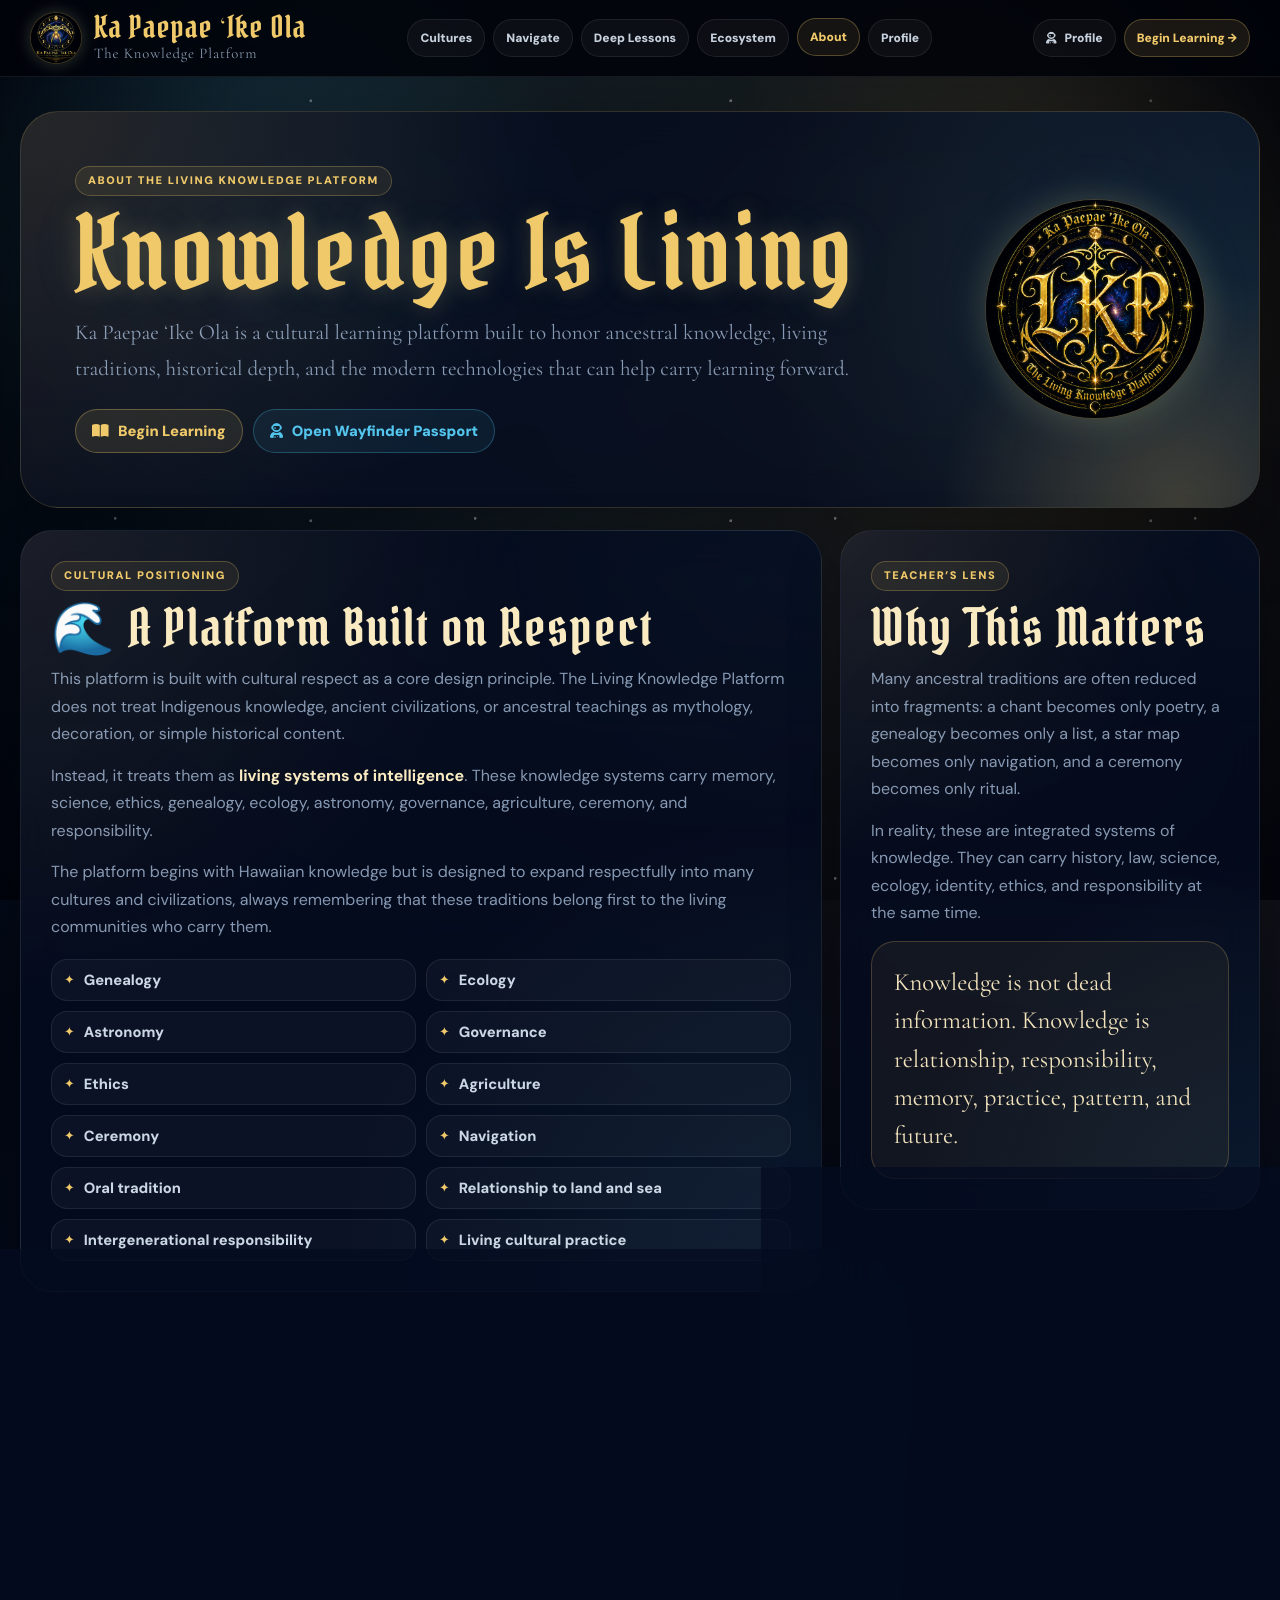
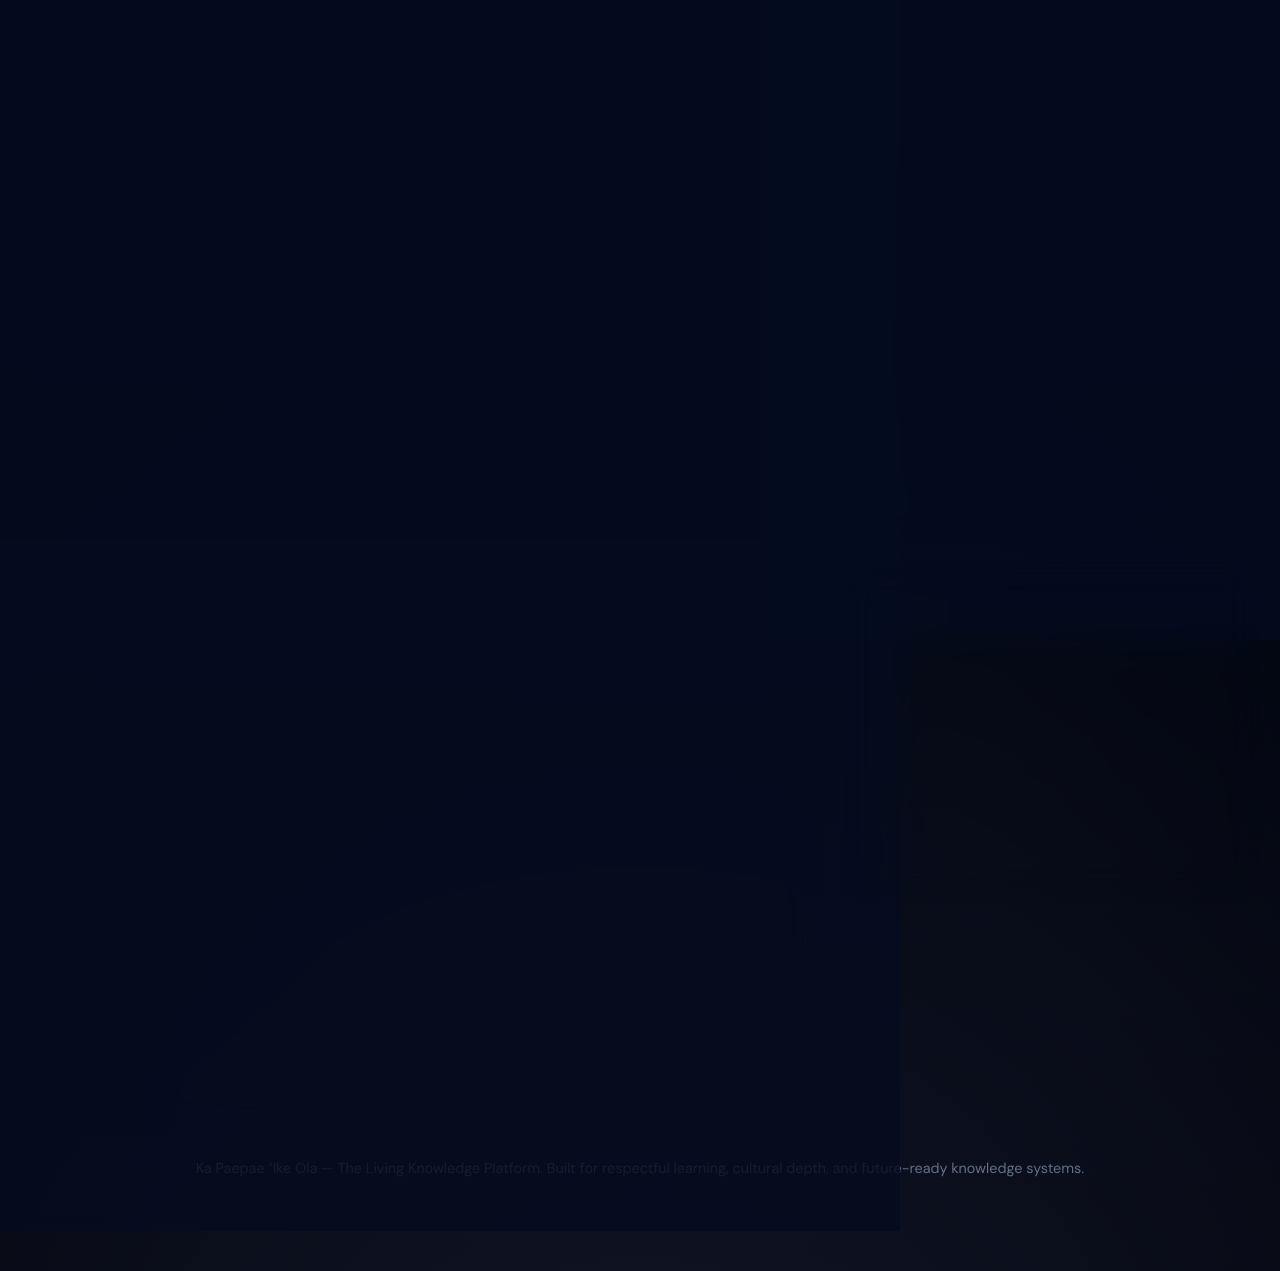
==== about.html @ e65e227d "adding an about page" ====
<!DOCTYPE html>
<html lang="en">
<head>
  <meta charset="UTF-8" />
  <meta
    name="viewport"
    content="width=device-width, initial-scale=1.0, viewport-fit=cover"
  />

  <title>About | Ka Paepae ʻIke Ola</title>

  <meta
    name="description"
    content="Learn about Ka Paepae ʻIke Ola — The Living Knowledge Platform, a cultural learning system built around living knowledge, ancestral intelligence, modern technology, and future XRPL-ready learning records."
  />

  <meta name="theme-color" content="#070b14" />
  <meta name="robots" content="index, follow" />

  <meta property="og:title" content="About Ka Paepae ʻIke Ola" />
  <meta
    property="og:description"
    content="The Living Knowledge Platform honors Indigenous, ancestral, and ancient knowledge systems as living intelligence connected to education, culture, technology, and future learning records."
  />
  <meta property="og:type" content="website" />
  <meta property="og:image" content="LKP/assets/images/LKP-2.png" />

  <link rel="icon" type="image/png" href="LKP/assets/images/LKP-2.png" />
  <link rel="apple-touch-icon" href="LKP/assets/images/LKP-2.png" />

  <link rel="preconnect" href="https://fonts.googleapis.com" />
  <link rel="preconnect" href="https://fonts.gstatic.com" crossorigin />

  <link
    href="https://fonts.googleapis.com/css2?family=Pirata+One&family=Cormorant+Garamond:wght@400;500;600;700&family=DM+Sans:wght@400;500;700;900&display=swap"
    rel="stylesheet"
  />

  <link
    rel="stylesheet"
    href="https://cdnjs.cloudflare.com/ajax/libs/font-awesome/6.5.0/css/all.min.css"
  />

  <style>
    :root {
      --about-bg: #01030a;
      --about-deep: #050b18;
      --about-card: rgba(5, 12, 32, 0.78);
      --about-card-strong: rgba(8, 18, 45, 0.88);
      --about-border: rgba(255, 255, 255, 0.09);
      --about-border-gold: rgba(240, 201, 106, 0.26);
      --about-text: rgba(235, 245, 255, 0.96);
      --about-muted: rgba(181, 203, 231, 0.74);
      --about-faint: rgba(181, 203, 231, 0.52);
      --about-gold: #f0c96a;
      --about-cyan: #54c6ee;
      --about-emerald: #3cb371;
      --about-violet: #8fa0ff;
      --about-rust: #d98545;
      --about-orange: #ff9f43;

      --about-title: "Pirata One", "Cormorant Garamond", Georgia, serif;
      --about-serif: "Cormorant Garamond", Georgia, serif;
      --about-body: "DM Sans", system-ui, -apple-system, BlinkMacSystemFont, "Segoe UI", sans-serif;

      --about-radius-lg: 32px;
      --about-radius-md: 22px;
      --about-shadow: 0 24px 80px rgba(0, 0, 0, 0.38);
    }

    *,
    *::before,
    *::after {
      box-sizing: border-box;
    }

    html {
      min-height: 100%;
      scroll-behavior: smooth;
      background: var(--about-bg);
    }

    body {
      margin: 0;
      min-height: 100vh;
      overflow-x: hidden;
      color: var(--about-text);
      font-family: var(--about-body);
      background:
        radial-gradient(circle at 18% 0%, rgba(84, 198, 238, 0.16), transparent 34%),
        radial-gradient(circle at 86% 10%, rgba(240, 201, 106, 0.14), transparent 36%),
        radial-gradient(circle at 50% 110%, rgba(143, 160, 255, 0.12), transparent 38%),
        linear-gradient(180deg, #01030a 0%, #030817 48%, #01030a 100%);
      -webkit-font-smoothing: antialiased;
      text-rendering: geometricPrecision;
    }

    body::before {
      content: "";
      position: fixed;
      inset: 0;
      z-index: 0;
      pointer-events: none;
      background-image:
        radial-gradient(circle at 15% 18%, rgba(255,255,255,0.92) 0 1px, transparent 1.7px),
        radial-gradient(circle at 32% 44%, rgba(255,255,255,0.78) 0 1px, transparent 1.7px),
        radial-gradient(circle at 74% 24%, rgba(255,255,255,0.72) 0 1.1px, transparent 1.8px),
        radial-gradient(circle at 58% 60%, rgba(255,255,255,0.44) 0 1px, transparent 1.8px),
        radial-gradient(circle at 80% 74%, rgba(255,255,255,0.34) 0 1px, transparent 1.7px);
      background-size: 320px 320px, 360px 360px, 420px 420px, 460px 460px, 520px 520px;
      opacity: 0.7;
    }

    body::after {
      content: "";
      position: fixed;
      inset: 0;
      z-index: 0;
      pointer-events: none;
      background:
        radial-gradient(circle at 20% 24%, rgba(84, 198, 238, 0.12), transparent 26%),
        radial-gradient(circle at 78% 32%, rgba(240, 201, 106, 0.11), transparent 28%),
        radial-gradient(circle at center, transparent 0%, rgba(1, 3, 10, 0.34) 68%, rgba(1, 3, 10, 0.84) 100%);
    }

    a {
      color: inherit;
      text-decoration: none;
    }

    img {
      max-width: 100%;
      display: block;
    }

    button {
      font: inherit;
    }

    .about-page {
      position: relative;
      z-index: 2;
    }

    /* NAV */

    .lkp-nav {
      position: sticky;
      top: 0;
      z-index: 50;
      min-height: 76px;
      display: flex;
      align-items: center;
      justify-content: space-between;
      gap: 18px;
      padding: 12px clamp(14px, 3vw, 30px);
      border-bottom: 1px solid rgba(255, 255, 255, 0.08);
      background: rgba(1, 3, 10, 0.86);
      backdrop-filter: blur(18px);
      -webkit-backdrop-filter: blur(18px);
    }

    .lkp-nav__brand {
      min-width: 0;
      display: inline-flex;
      align-items: center;
      gap: 12px;
    }

    .lkp-nav__brand-logo,
    .lkp-nav__brand-glyph-fallback {
      width: 52px;
      height: 52px;
      flex: 0 0 auto;
      display: grid;
      place-items: center;
      overflow: hidden;
      border-radius: 50%;
      border: 1px solid rgba(240, 201, 106, 0.25);
      background: rgba(1, 3, 10, 0.46);
      box-shadow:
        0 0 16px rgba(240, 201, 106, 0.18),
        0 0 24px rgba(84, 198, 238, 0.10);
    }

    .lkp-nav__brand-logo {
      object-fit: cover;
    }

    .lkp-nav__brand-text {
      display: grid;
      gap: 2px;
      min-width: 0;
    }

    .lkp-nav__brand-title {
      color: var(--about-gold);
      font-family: var(--about-title);
      font-size: clamp(1.35rem, 2.4vw, 2.05rem);
      line-height: 0.95;
      letter-spacing: 0.035em;
      white-space: nowrap;
    }

    .lkp-nav__brand-sub {
      color: var(--about-muted);
      font-family: var(--about-serif);
      font-size: 0.92rem;
      letter-spacing: 0.06em;
    }

    .lkp-nav__links {
      list-style: none;
      display: flex;
      align-items: center;
      justify-content: center;
      gap: 8px;
      margin: 0;
      padding: 0;
    }

    .lkp-nav__link,
    .lkp-nav__profile-btn,
    .lkp-nav__cta {
      min-height: 38px;
      display: inline-flex;
      align-items: center;
      justify-content: center;
      gap: 7px;
      padding: 8px 12px;
      border-radius: 999px;
      border: 1px solid rgba(255,255,255,0.08);
      background: rgba(255,255,255,0.04);
      color: rgba(230, 242, 255, 0.86);
      font-size: 12px;
      font-weight: 900;
      transition:
        transform 0.18s ease,
        border-color 0.18s ease,
        background 0.18s ease,
        color 0.18s ease;
    }

    .lkp-nav__link:hover,
    .lkp-nav__profile-btn:hover,
    .lkp-nav__cta:hover,
    .lkp-nav__link.is-active {
      transform: translateY(-1px);
      border-color: rgba(240, 201, 106, 0.30);
      background: rgba(240, 201, 106, 0.08);
      color: var(--about-gold);
    }

    .lkp-nav__right {
      display: flex;
      align-items: center;
      gap: 8px;
    }

    .lkp-nav__cta {
      border-color: rgba(240, 201, 106, 0.28);
      background: rgba(240, 201, 106, 0.10);
      color: var(--about-gold);
    }

    .lkp-nav__mobile-btn {
      display: none;
      width: 42px;
      height: 42px;
      border: 1px solid rgba(255,255,255,0.10);
      border-radius: 14px;
      background: rgba(255,255,255,0.04);
      color: var(--about-text);
    }

    .lkp-nav__mobile-btn span {
      display: block;
      width: 18px;
      height: 2px;
      margin: 4px auto;
      border-radius: 999px;
      background: currentColor;
    }

    /* HERO */

    .about-shell {
      width: min(1240px, calc(100% - 32px));
      margin: 0 auto;
      padding: 34px 0 90px;
    }

    .about-hero {
      position: relative;
      overflow: hidden;
      display: grid;
      grid-template-columns: minmax(0, 1fr) auto;
      gap: 28px;
      align-items: center;
      margin-bottom: 22px;
      padding: clamp(26px, 5vw, 54px);
      border-radius: 38px;
      border: 1px solid rgba(240, 201, 106, 0.18);
      background:
        radial-gradient(circle at 0 0, rgba(240, 201, 106, 0.14), transparent 40%),
        radial-gradient(circle at 100% 42%, rgba(84, 198, 238, 0.12), transparent 40%),
        rgba(5, 12, 32, 0.74);
      box-shadow: var(--about-shadow);
      backdrop-filter: blur(18px);
      -webkit-backdrop-filter: blur(18px);
    }

    .about-hero::before {
      content: "";
      position: absolute;
      width: 520px;
      height: 520px;
      right: -180px;
      bottom: -260px;
      border-radius: 50%;
      background:
        radial-gradient(circle, rgba(240, 201, 106, 0.22), transparent 66%);
      filter: blur(4px);
      pointer-events: none;
    }

    .about-eyebrow {
      display: inline-flex;
      width: fit-content;
      align-items: center;
      gap: 8px;
      min-height: 30px;
      margin: 0 0 14px;
      padding: 6px 12px;
      border-radius: 999px;
      border: 1px solid rgba(240, 201, 106, 0.26);
      background: rgba(240, 201, 106, 0.08);
      color: var(--about-gold);
      font-size: 11px;
      font-weight: 900;
      letter-spacing: 0.14em;
      text-transform: uppercase;
    }

    .about-hero h1 {
      margin: 0;
      color: var(--about-gold);
      font-family: var(--about-title);
      font-size: clamp(3.7rem, 8vw, 7.3rem);
      font-weight: 400;
      line-height: 0.84;
      letter-spacing: 0.035em;
      text-shadow:
        0 0 22px rgba(240, 201, 106, 0.20),
        0 0 52px rgba(84, 198, 238, 0.10);
    }

    .about-hero p {
      max-width: 820px;
      margin: 20px 0 0;
      color: var(--about-muted);
      font-family: var(--about-serif);
      font-size: clamp(1.08rem, 1.8vw, 1.32rem);
      line-height: 1.68;
    }

    .about-hero__mark {
      position: relative;
      width: clamp(150px, 18vw, 220px);
      height: clamp(150px, 18vw, 220px);
      display: grid;
      place-items: center;
      border-radius: 50%;
      border: 1px solid rgba(240, 201, 106, 0.25);
      background:
        radial-gradient(circle, rgba(240, 201, 106, 0.16), transparent 60%),
        rgba(1, 3, 10, 0.40);
      box-shadow:
        0 0 32px rgba(240, 201, 106, 0.17),
        0 0 54px rgba(84, 198, 238, 0.10),
        inset 0 0 26px rgba(255,255,255,0.04);
    }

    .about-hero__mark img {
      width: 100%;
      height: 100%;
      object-fit: cover;
      border-radius: 50%;
    }

    /* MAIN SECTIONS */

    .about-grid {
      display: grid;
      grid-template-columns: minmax(0, 1.05fr) minmax(320px, 0.55fr);
      gap: 18px;
      align-items: start;
    }

    .about-stack {
      display: grid;
      gap: 18px;
    }

    .about-card {
      position: relative;
      overflow: hidden;
      padding: clamp(20px, 3vw, 30px);
      border-radius: var(--about-radius-lg);
      border: 1px solid var(--about-border);
      background:
        radial-gradient(circle at 0 0, rgba(240, 201, 106, 0.08), transparent 42%),
        radial-gradient(circle at 100% 100%, rgba(84, 198, 238, 0.08), transparent 44%),
        var(--about-card);
      box-shadow: 0 18px 52px rgba(0,0,0,0.28);
      backdrop-filter: blur(18px);
      -webkit-backdrop-filter: blur(18px);
    }

    .about-card::before {
      content: "";
      position: absolute;
      inset: 0;
      pointer-events: none;
      background:
        linear-gradient(135deg, rgba(255,255,255,0.08), transparent 34%),
        radial-gradient(circle at 100% 0%, rgba(84,198,238,0.08), transparent 32%);
      opacity: 0.34;
    }

    .about-card > * {
      position: relative;
      z-index: 1;
    }

    .about-card h2 {
      display: flex;
      align-items: center;
      gap: 10px;
      margin: 0 0 14px;
      color: rgba(255, 239, 198, 0.98);
      font-family: var(--about-title);
      font-size: clamp(2.2rem, 4vw, 3.3rem);
      font-weight: 400;
      line-height: 0.9;
      letter-spacing: 0.035em;
    }

    .about-card h3 {
      margin: 20px 0 8px;
      color: var(--about-gold);
      font-family: var(--about-serif);
      font-size: 1.42rem;
      line-height: 1.1;
    }

    .about-card p {
      margin: 0 0 14px;
      color: var(--about-muted);
      font-size: 1rem;
      line-height: 1.72;
    }

    .about-card strong {
      color: rgba(255, 239, 198, 0.98);
    }

    .about-list {
      display: grid;
      grid-template-columns: repeat(2, minmax(0, 1fr));
      gap: 10px;
      margin: 18px 0 0;
      padding: 0;
      list-style: none;
    }

    .about-list li {
      min-height: 42px;
      display: flex;
      align-items: center;
      gap: 9px;
      padding: 10px 12px;
      border-radius: 16px;
      border: 1px solid rgba(255,255,255,0.08);
      background: rgba(255,255,255,0.035);
      color: rgba(230, 242, 255, 0.88);
      font-size: 0.92rem;
      font-weight: 800;
    }

    .about-list li::before {
      content: "✦";
      color: var(--about-gold);
      font-size: 0.8rem;
    }

    .realm-grid {
      display: grid;
      gap: 12px;
      margin-top: 18px;
    }

    .realm-card {
      display: grid;
      gap: 7px;
      padding: 15px;
      border-radius: 20px;
      border: 1px solid rgba(255,255,255,0.08);
      background:
        radial-gradient(circle at 0 0, var(--realm-glow, rgba(240,201,106,0.10)), transparent 58%),
        rgba(255,255,255,0.035);
    }

    .realm-card strong {
      color: var(--realm-color, var(--about-gold));
      font-size: 1rem;
    }

    .realm-card span {
      color: var(--about-muted);
      font-size: 0.94rem;
      line-height: 1.55;
    }

    .status-grid {
      display: grid;
      gap: 12px;
    }

    .status-card {
      padding: 16px;
      border-radius: 22px;
      border: 1px solid rgba(255,255,255,0.08);
      background: rgba(255,255,255,0.035);
    }

    .status-card h3 {
      margin: 0 0 12px;
      color: var(--about-gold);
      font-family: var(--about-serif);
      font-size: 1.35rem;
    }

    .status-card ul {
      display: grid;
      gap: 9px;
      margin: 0;
      padding: 0;
      list-style: none;
    }

    .status-card li {
      display: flex;
      align-items: flex-start;
      gap: 8px;
      color: var(--about-muted);
      font-size: 0.94rem;
      line-height: 1.45;
    }

    .status-card li::before {
      content: "•";
      color: var(--about-cyan);
      font-weight: 900;
    }

    .about-callout {
      border-color: rgba(240, 201, 106, 0.28);
      background:
        radial-gradient(circle at 50% 0%, rgba(240, 201, 106, 0.14), transparent 46%),
        radial-gradient(circle at 100% 100%, rgba(84, 198, 238, 0.09), transparent 42%),
        rgba(5, 12, 32, 0.84);
    }

    .about-quote {
      margin: 0;
      padding: 22px;
      border-radius: 24px;
      border: 1px solid rgba(240, 201, 106, 0.22);
      background: rgba(240, 201, 106, 0.06);
      color: rgba(255, 239, 198, 0.94);
      font-family: var(--about-serif);
      font-size: clamp(1.2rem, 2vw, 1.55rem);
      line-height: 1.55;
    }

    .about-actions {
      display: flex;
      flex-wrap: wrap;
      gap: 10px;
      margin-top: 22px;
    }

    .about-btn {
      min-height: 44px;
      display: inline-flex;
      align-items: center;
      justify-content: center;
      gap: 9px;
      padding: 10px 16px;
      border-radius: 999px;
      border: 1px solid rgba(240, 201, 106, 0.32);
      background: rgba(240, 201, 106, 0.10);
      color: var(--about-gold);
      font-size: 0.92rem;
      font-weight: 900;
      transition:
        transform 0.18s ease,
        border-color 0.18s ease,
        background 0.18s ease;
    }

    .about-btn:hover {
      transform: translateY(-1px);
      border-color: rgba(240, 201, 106, 0.48);
      background: rgba(240, 201, 106, 0.14);
    }

    .about-btn--ghost {
      border-color: rgba(84, 198, 238, 0.28);
      background: rgba(84, 198, 238, 0.08);
      color: var(--about-cyan);
    }

    .about-footer-note {
      margin: 24px 0 0;
      color: var(--about-faint);
      font-size: 0.9rem;
      line-height: 1.55;
      text-align: center;
    }

    /* RESPONSIVE */

    @media (max-width: 1100px) {
      .lkp-nav {
        align-items: flex-start;
        flex-direction: column;
      }

      .lkp-nav__links {
        width: 100%;
        justify-content: flex-start;
        overflow-x: auto;
        padding-bottom: 2px;
      }

      .lkp-nav__right {
        width: 100%;
        justify-content: flex-start;
        overflow-x: auto;
      }

      .about-grid {
        grid-template-columns: 1fr;
      }

      .about-hero {
        grid-template-columns: 1fr;
      }

      .about-hero__mark {
        width: 150px;
        height: 150px;
      }
    }

    @media (max-width: 720px) {
      .about-shell {
        width: min(100% - 18px, 1240px);
        padding-top: 22px;
      }

      .lkp-nav__brand-logo,
      .lkp-nav__brand-glyph-fallback {
        width: 44px;
        height: 44px;
      }

      .lkp-nav__brand-title {
        max-width: calc(100vw - 120px);
        overflow: hidden;
        text-overflow: ellipsis;
        font-size: 1.36rem;
      }

      .lkp-nav__brand-sub {
        font-size: 0.78rem;
      }

      .lkp-nav__links {
        display: none;
      }

      .lkp-nav__links.is-open {
        display: grid;
        width: 100%;
        grid-template-columns: repeat(2, minmax(0, 1fr));
      }

      .lkp-nav__mobile-btn {
        display: inline-grid;
        place-items: center;
      }

      .lkp-nav__cta {
        display: none;
      }

      .about-hero {
        padding: 24px;
        border-radius: 28px;
      }

      .about-hero h1 {
        font-size: clamp(3.2rem, 16vw, 5rem);
      }

      .about-hero__mark {
        display: none;
      }

      .about-card {
        padding: 18px;
        border-radius: 24px;
      }

      .about-card h2 {
        font-size: 2.3rem;
      }

      .about-list {
        grid-template-columns: 1fr;
      }
    }

    @media (prefers-reduced-motion: reduce) {
      *,
      *::before,
      *::after {
        animation: none !important;
        transition-duration: 0.01ms !important;
        scroll-behavior: auto !important;
      }
    }
  </style>
</head>

<body>
  <div class="about-page">
    <nav class="lkp-nav" id="lkpNav">
      <a class="lkp-nav__brand" href="index.html" aria-label="Ka Paepae ʻIke Ola - The Knowledge Platform">
        <img
          class="lkp-nav__brand-logo"
          src="LKP/assets/images/LKP-1.png"
          alt="Ka Paepae ʻIke Ola"
          onerror="this.style.display='none'; var f=document.querySelector('.lkp-nav__brand-glyph-fallback'); if(f) f.style.display='grid';"
        />

        <div class="lkp-nav__brand-glyph-fallback" style="display:none;">✦</div>

        <div class="lkp-nav__brand-text">
          <span class="lkp-nav__brand-title">Ka Paepae ʻIke Ola</span>
          <span class="lkp-nav__brand-sub">The Knowledge Platform</span>
        </div>
      </a>

      <ul class="lkp-nav__links" id="lkpNavLinks">
        <li><a class="lkp-nav__link" href="index.html#cultures">Cultures</a></li>
        <li><a class="lkp-nav__link" href="index.html#navigate">Navigate</a></li>
        <li><a class="lkp-nav__link" href="lessons.html">Deep Lessons</a></li>
        <li><a class="lkp-nav__link" href="index.html#ecosystem">Ecosystem</a></li>
        <li><a class="lkp-nav__link is-active" href="about.html">About</a></li>
        <li><a class="lkp-nav__link lkp-nav__link--profile" href="profile.html">Profile</a></li>
      </ul>

      <div class="lkp-nav__right">
        <a class="lkp-nav__profile-btn" href="profile.html" aria-label="Open profile">
          <i class="fas fa-user-astronaut"></i>
          <span>Profile</span>
        </a>

        <a class="lkp-nav__cta" href="lessons.html">Begin Learning →</a>

        <button class="lkp-nav__mobile-btn" id="lkpMobileToggle" aria-label="Toggle menu" aria-expanded="false" type="button">
          <span></span><span></span><span></span>
        </button>
      </div>
    </nav>

    <main class="about-shell">
      <section class="about-hero">
        <div>
          <span class="about-eyebrow">About The Living Knowledge Platform</span>
          <h1>Knowledge Is Living</h1>
          <p>
            Ka Paepae ʻIke Ola is a cultural learning platform built to honor
            ancestral knowledge, living traditions, historical depth, and the modern
            technologies that can help carry learning forward.
          </p>

          <div class="about-actions">
            <a class="about-btn" href="lessons.html">
              <i class="fas fa-book-open"></i>
              Begin Learning
            </a>

            <a class="about-btn about-btn--ghost" href="profile.html">
              <i class="fas fa-user-astronaut"></i>
              Open Wayfinder Passport
            </a>
          </div>
        </div>

        <div class="about-hero__mark" aria-hidden="true">
          <img src="LKP/assets/images/LKP-2.png" alt="" />
        </div>
      </section>

      <section class="about-grid">
        <div class="about-stack">
          <article class="about-card">
            <span class="about-eyebrow">Cultural Positioning</span>
            <h2>🌊 A Platform Built on Respect</h2>

            <p>
              This platform is built with cultural respect as a core design principle.
              The Living Knowledge Platform does not treat Indigenous knowledge,
              ancient civilizations, or ancestral teachings as mythology, decoration,
              or simple historical content.
            </p>

            <p>
              Instead, it treats them as <strong>living systems of intelligence</strong>.
              These knowledge systems carry memory, science, ethics, genealogy,
              ecology, astronomy, governance, agriculture, ceremony, and responsibility.
            </p>

            <p>
              The platform begins with Hawaiian knowledge but is designed to expand
              respectfully into many cultures and civilizations, always remembering
              that these traditions belong first to the living communities who carry them.
            </p>

            <ul class="about-list">
              <li>Genealogy</li>
              <li>Ecology</li>
              <li>Astronomy</li>
              <li>Governance</li>
              <li>Ethics</li>
              <li>Agriculture</li>
              <li>Ceremony</li>
              <li>Navigation</li>
              <li>Oral tradition</li>
              <li>Relationship to land and sea</li>
              <li>Intergenerational responsibility</li>
              <li>Living cultural practice</li>
            </ul>
          </article>

          <article class="about-card">
            <span class="about-eyebrow">Connected Ecosystem</span>
            <h2>🌐 A Learning Universe</h2>

            <p>
              The Living Knowledge Platform is part of a larger ecosystem of learning
              and technology projects. Each connected realm serves a different purpose,
              while remaining tied to the same larger vision: learning, remembering,
              building, and carrying knowledge forward.
            </p>

            <div class="realm-grid">
              <div class="realm-card" style="--realm-color:#3cb371;--realm-glow:rgba(60,179,113,0.12);">
                <strong>Ikeverse</strong>
                <span>
                  A cultural and historical learning universe focused on ancestral
                  knowledge, civilizations, and living traditions.
                </span>
              </div>

              <div class="realm-card" style="--realm-color:#d98545;--realm-glow:rgba(217,133,69,0.12);">
                <strong>Culturalverse</strong>
                <span>
                  A deeper cultural study layer focused on moʻolelo, cosmology,
                  protocols, and cross-cultural understanding.
                </span>
              </div>

              <div class="realm-card" style="--realm-color:#8fa0ff;--realm-glow:rgba(143,160,255,0.12);">
                <strong>Digitalverse</strong>
                <span>
                  A technology learning realm focused on AI, blockchain, Web3, XR,
                  smart systems, and emerging tools.
                </span>
              </div>

              <div class="realm-card" style="--realm-color:#54c6ee;--realm-glow:rgba(84,198,238,0.12);">
                <strong>IkeHub</strong>
                <span>
                  A portal hub connecting the different applications and learning
                  environments.
                </span>
              </div>

              <div class="realm-card" style="--realm-color:#ffffff;--realm-glow:rgba(255,255,255,0.10);">
                <strong>IkeStar</strong>
                <span>
                  A celestial knowledge and star navigation system.
                </span>
              </div>

              <div class="realm-card" style="--realm-color:#f0c96a;--realm-glow:rgba(240,201,106,0.13);">
                <strong>Pikoverse</strong>
                <span>
                  The wider ecosystem layer for projects, identity, showcases,
                  marketplaces, and future integrations.
                </span>
              </div>
            </div>
          </article>

          <article class="about-card about-callout">
            <span class="about-eyebrow">Future Learning Records</span>
            <h2>🪙 XRPL Vision</h2>

            <p>
              The platform is being designed with future XRPL integration in mind.
              This future direction is not about turning learning into speculation.
              It is about creating trustworthy, portable, and verifiable learning records.
            </p>

            <p>
              The long-term vision is to let learners carry proof of their completed
              lessons, certificates, badges, and achievements across digital spaces
              while still keeping the purpose centered on education.
            </p>

            <ul class="about-list">
              <li>Wallet-connected learning profiles</li>
              <li>XRPL-ready proof of learning</li>
              <li>Digital certificates</li>
              <li>Badge records</li>
              <li>Learning credentials</li>
              <li>Achievement verification</li>
              <li>Optional NFT-style completion records</li>
              <li>Reward systems tied to real education</li>
            </ul>
          </article>
        </div>

        <aside class="about-stack">
          <article class="about-card">
            <span class="about-eyebrow">Teacher’s Lens</span>
            <h2>Why This Matters</h2>

            <p>
              Many ancestral traditions are often reduced into fragments:
              a chant becomes only poetry, a genealogy becomes only a list,
              a star map becomes only navigation, and a ceremony becomes only ritual.
            </p>

            <p>
              In reality, these are integrated systems of knowledge. They can carry
              history, law, science, ecology, identity, ethics, and responsibility
              at the same time.
            </p>

            <blockquote class="about-quote">
              Knowledge is not dead information. Knowledge is relationship,
              responsibility, memory, practice, pattern, and future.
            </blockquote>
          </article>

          <article class="about-card">
            <span class="about-eyebrow">Current Development</span>
            <h2>🚀 Build Status</h2>

            <div class="status-grid">
              <div class="status-card">
                <h3>Current Active Areas</h3>
                <ul>
                  <li>Profile system</li>
                  <li>Supabase authentication</li>
                  <li>Wayfinder Passport design</li>
                  <li>Three.js Knowledge Galaxy</li>
                  <li>Light and dark mode</li>
                  <li>Time-of-day backgrounds</li>
                  <li>Mana reward system</li>
                  <li>Lesson progress tracking</li>
                  <li>Admin structure planning</li>
                  <li>Realm preview cards</li>
                  <li>Galaxy navigation UI</li>
                </ul>
              </div>

              <div class="status-card">
                <h3>Upcoming Areas</h3>
                <ul>
                  <li>Full admin lesson manager</li>
                  <li>Culture manager</li>
                  <li>Galaxy manager</li>
                  <li>Source manager</li>
                  <li>XRPL learning-record planning</li>
                  <li>Expanded lesson data</li>
                  <li>Mobile refinements</li>
                  <li>Accessibility improvements</li>
                  <li>Public launch polish</li>
                </ul>
              </div>
            </div>
          </article>

          <article class="about-card">
            <span class="about-eyebrow">Guiding Principle</span>
            <h2>Carry It Forward</h2>

            <p>
              Ka Paepae ʻIke Ola is a bridge between ancestral intelligence and
              modern tools. It is a place for learning, remembering, connecting,
              building, and carrying knowledge forward.
            </p>

            <div class="about-actions">
              <a class="about-btn" href="index.html">
                <i class="fas fa-house"></i>
                Return Home
              </a>

              <a class="about-btn about-btn--ghost" href="lessons.html">
                <i class="fas fa-compass"></i>
                Explore Lessons
              </a>
            </div>
          </article>
        </aside>
      </section>

      <p class="about-footer-note">
        Ka Paepae ʻIke Ola — The Living Knowledge Platform. Built for respectful learning,
        cultural depth, and future-ready knowledge systems.
      </p>
    </main>
  </div>

  <script>
    const mobileToggle = document.getElementById('lkpMobileToggle');
    const navLinks = document.getElementById('lkpNavLinks');

    if (mobileToggle && navLinks) {
      mobileToggle.addEventListener('click', () => {
        const isOpen = navLinks.classList.toggle('is-open');
        mobileToggle.setAttribute('aria-expanded', String(isOpen));
      });
    }
  </script>
</body>
</html>
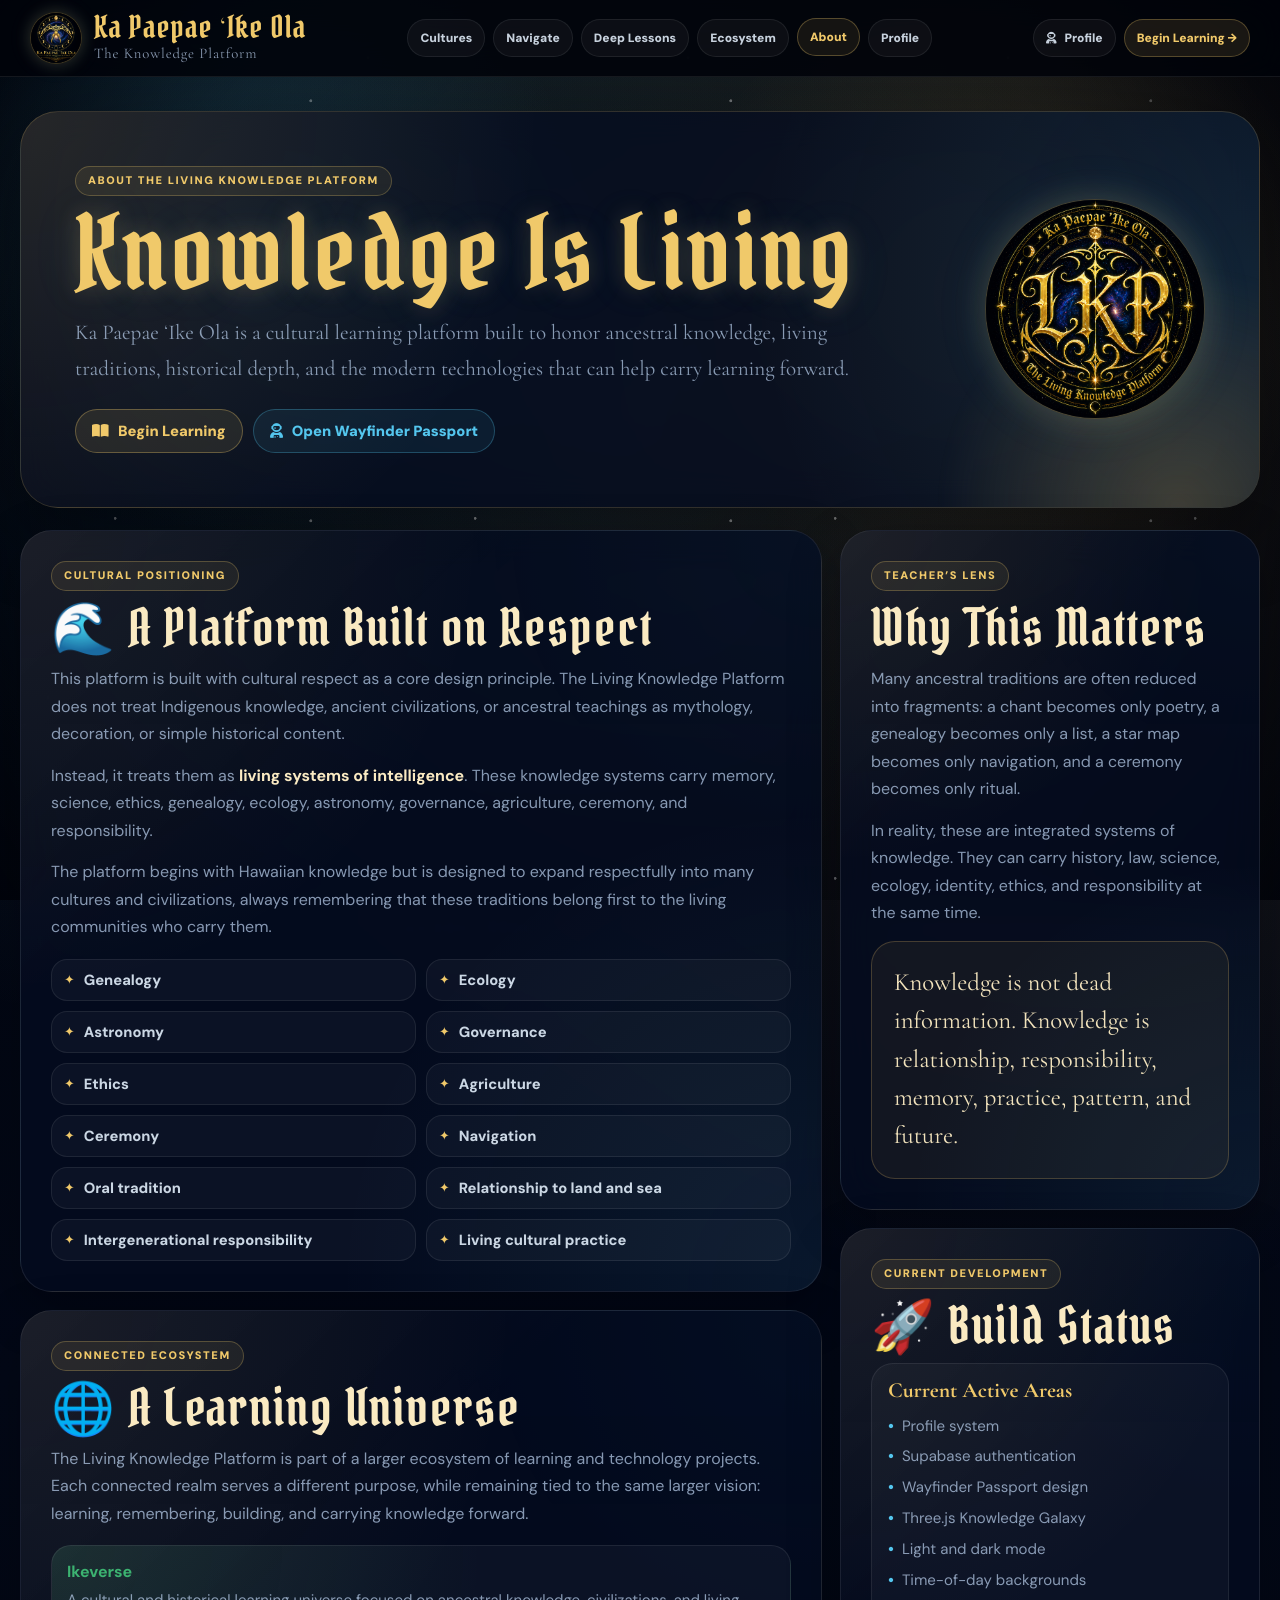
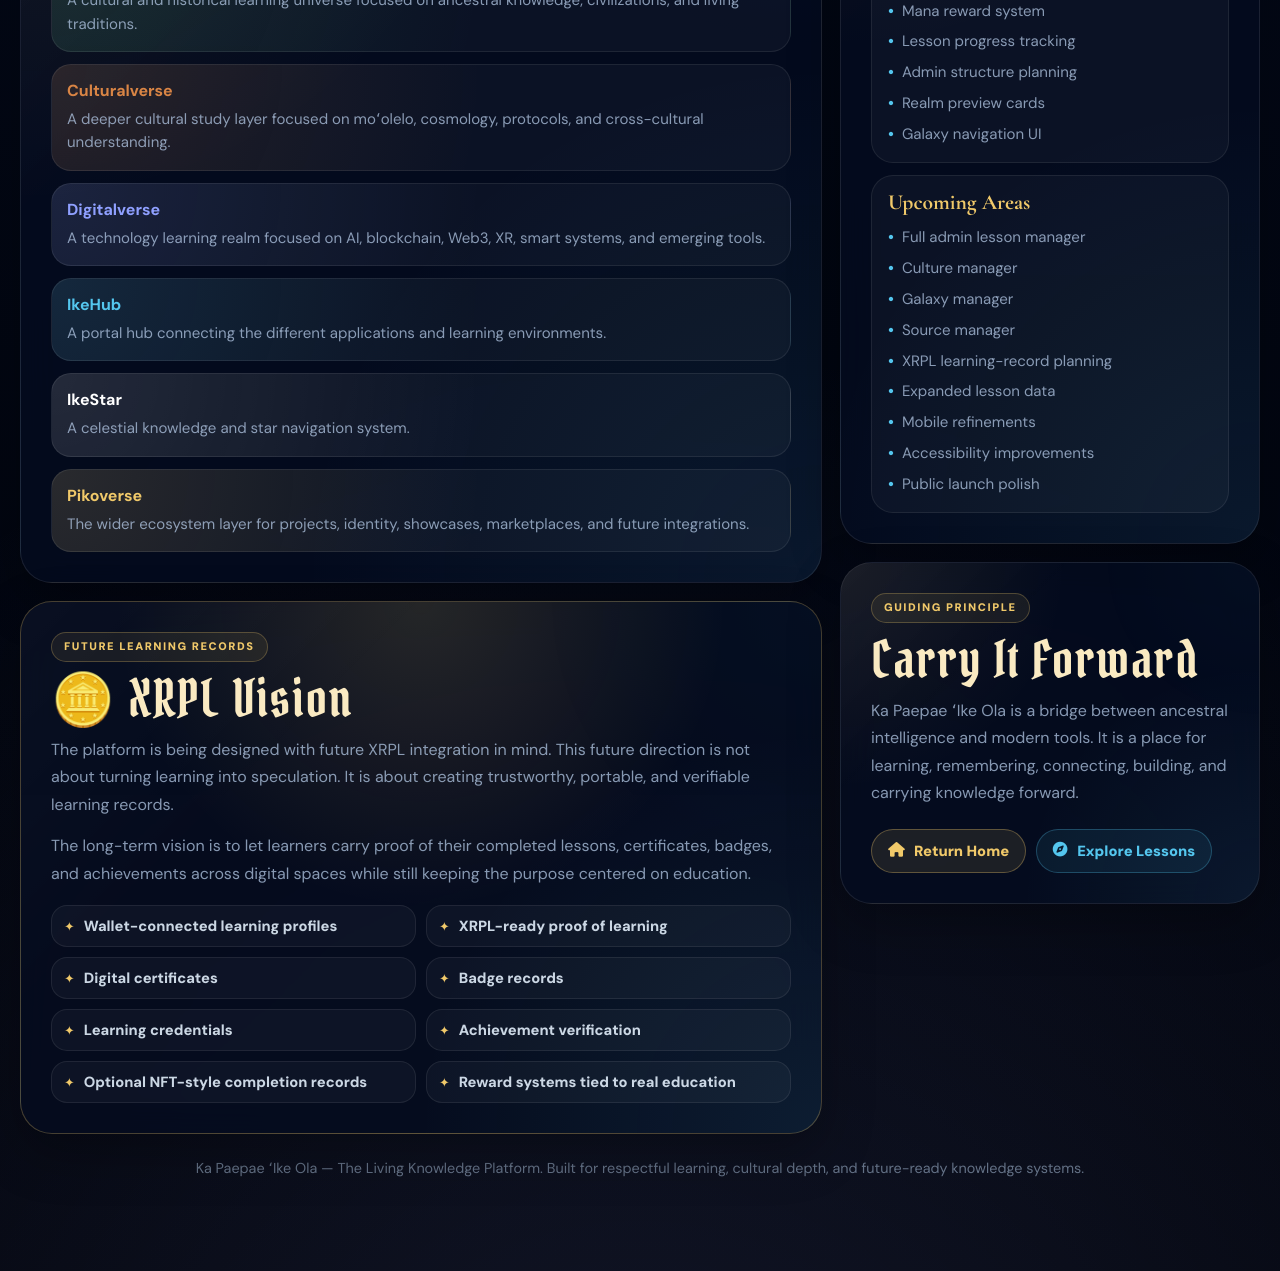
==== commit 7d698060: "updating read me and md and optimizing features across this section from loading sequences to lesson" ====
--- a/about.html
+++ b/about.html
@@ -23,10 +23,10 @@
     content="The Living Knowledge Platform honors Indigenous, ancestral, and ancient knowledge systems as living intelligence connected to education, culture, technology, and future learning records."
   />
   <meta property="og:type" content="website" />
-  <meta property="og:image" content="LKP/assets/images/LKP-2.png" />
-
-  <link rel="icon" type="image/png" href="LKP/assets/images/LKP-2.png" />
-  <link rel="apple-touch-icon" href="LKP/assets/images/LKP-2.png" />
+  <meta property="og:image" content="LKP/assets/images/LKP-1.png" />
+
+  <link rel="icon" type="image/png" href="LKP/assets/images/LKP-1.png" />
+  <link rel="apple-touch-icon" href="LKP/assets/images/LKP-1.png" />
 
   <link rel="preconnect" href="https://fonts.googleapis.com" />
   <link rel="preconnect" href="https://fonts.gstatic.com" crossorigin />
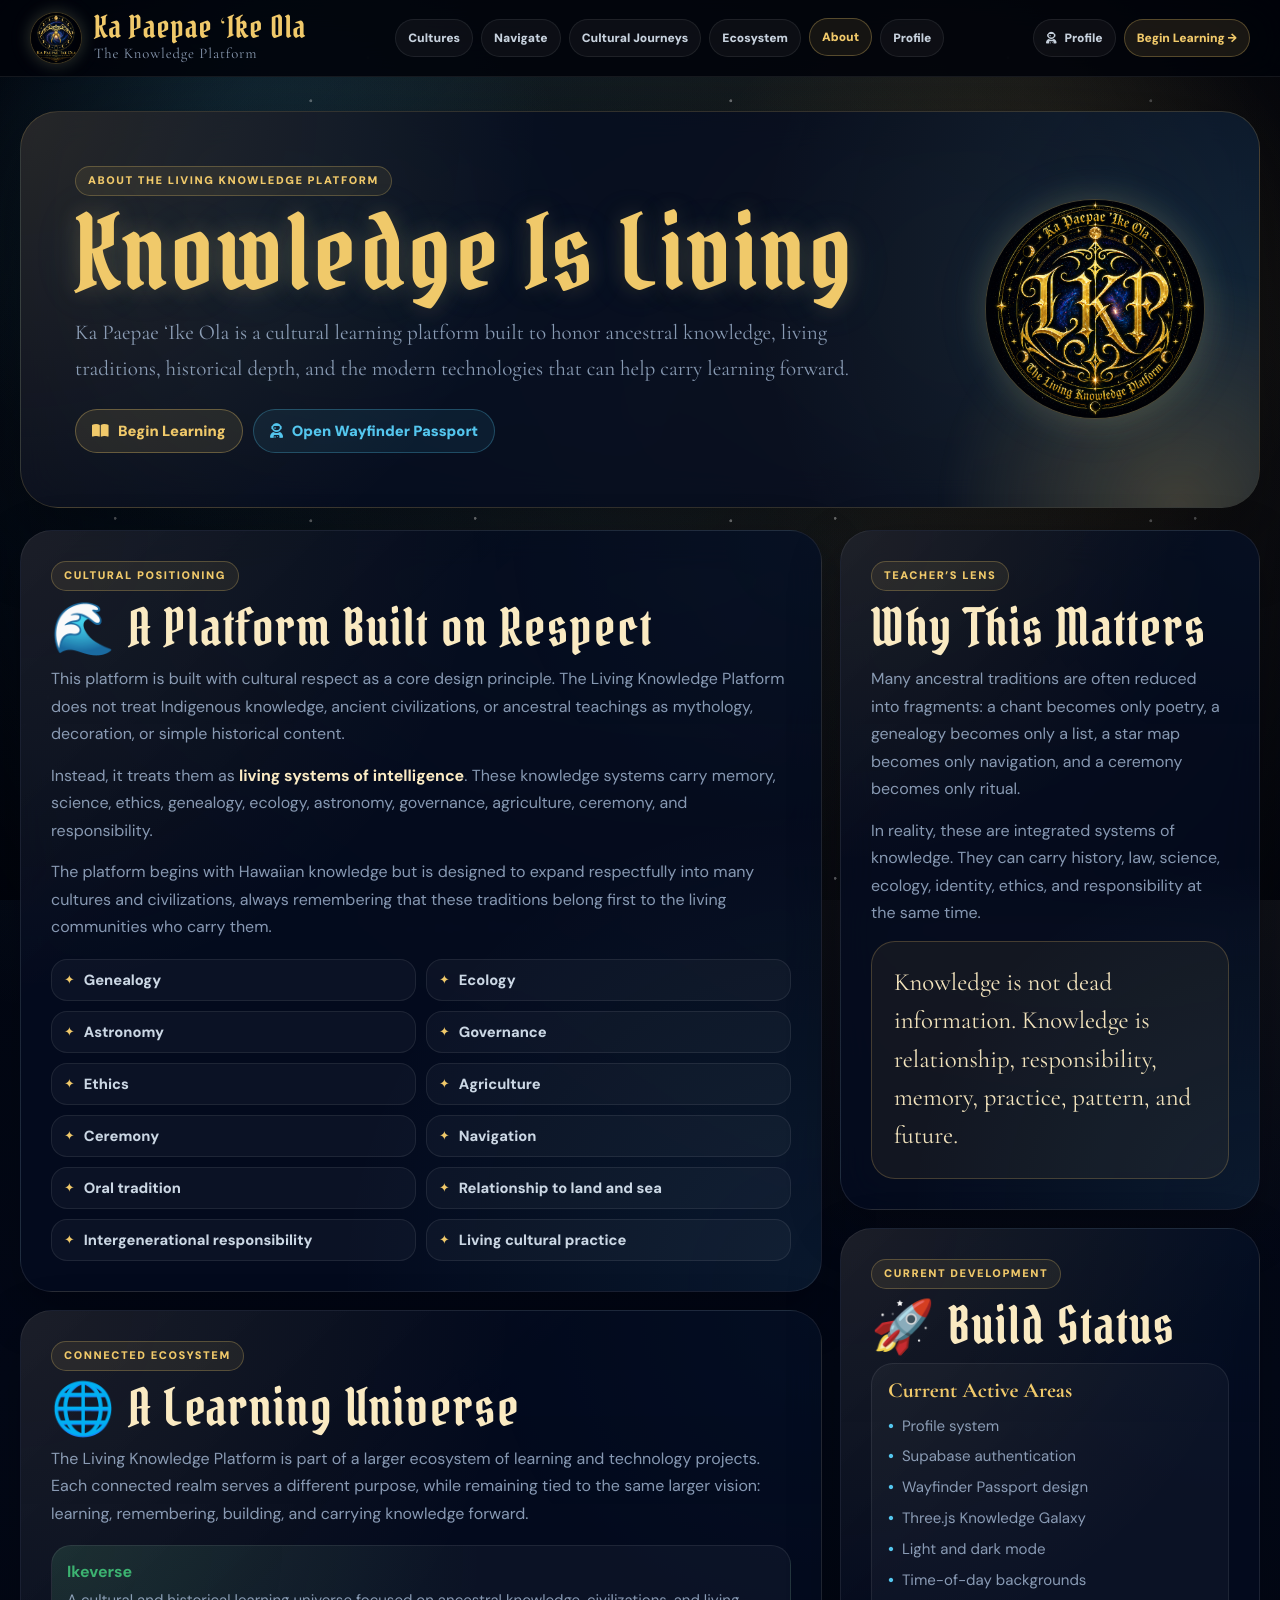
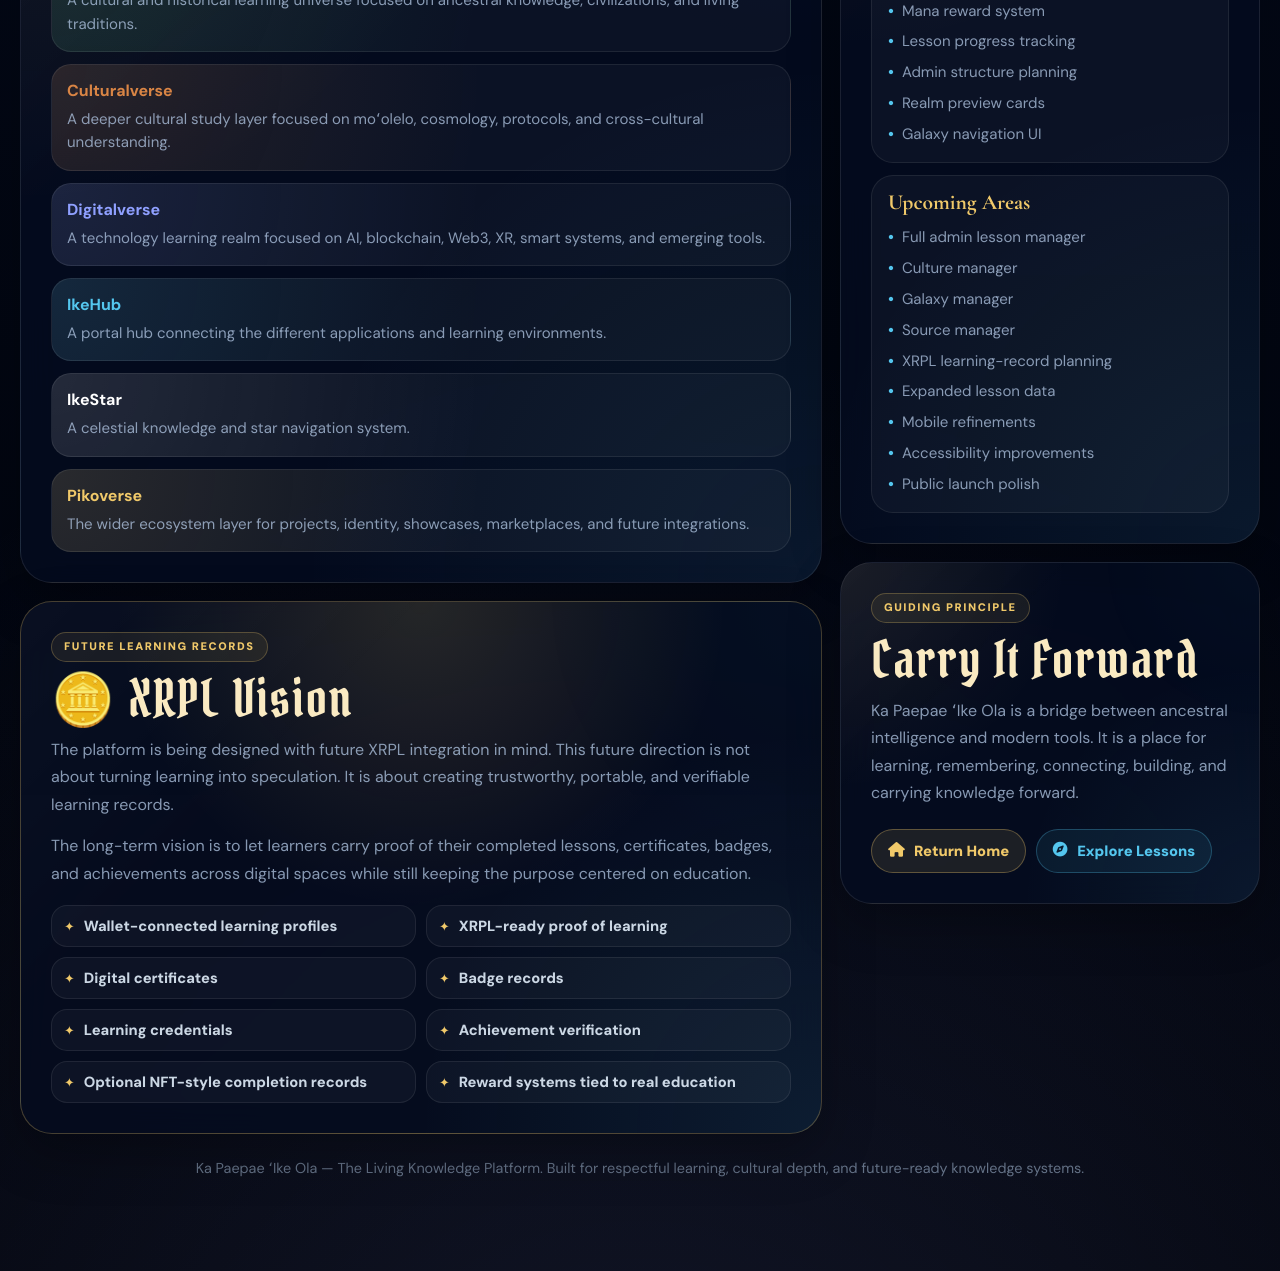
==== commit 9ac5478a: "fixing names" ====
--- a/about.html
+++ b/about.html
@@ -768,7 +768,7 @@
       <ul class="lkp-nav__links" id="lkpNavLinks">
         <li><a class="lkp-nav__link" href="index.html#cultures">Cultures</a></li>
         <li><a class="lkp-nav__link" href="index.html#navigate">Navigate</a></li>
-        <li><a class="lkp-nav__link" href="lessons.html">Deep Lessons</a></li>
+        <li><a class="lkp-nav__link" href="LKP/lessons.html">Cultural Journeys</a></li>
         <li><a class="lkp-nav__link" href="index.html#ecosystem">Ecosystem</a></li>
         <li><a class="lkp-nav__link is-active" href="about.html">About</a></li>
         <li><a class="lkp-nav__link lkp-nav__link--profile" href="profile.html">Profile</a></li>
@@ -780,7 +780,7 @@
           <span>Profile</span>
         </a>
 
-        <a class="lkp-nav__cta" href="lessons.html">Begin Learning →</a>
+        <a class="lkp-nav__cta" href="LKP/lessons.html">Begin Learning →</a>
 
         <button class="lkp-nav__mobile-btn" id="lkpMobileToggle" aria-label="Toggle menu" aria-expanded="false" type="button">
           <span></span><span></span><span></span>
@@ -800,7 +800,7 @@
           </p>
 
           <div class="about-actions">
-            <a class="about-btn" href="lessons.html">
+            <a class="about-btn" href="LKP/lessons.html">
               <i class="fas fa-book-open"></i>
               Begin Learning
             </a>
@@ -1026,7 +1026,7 @@
                 Return Home
               </a>
 
-              <a class="about-btn about-btn--ghost" href="lessons.html">
+              <a class="about-btn about-btn--ghost" href="LKP/lessons.html">
                 <i class="fas fa-compass"></i>
                 Explore Lessons
               </a>
@@ -1054,4 +1054,4 @@
     }
   </script>
 </body>
-</html>+</html>
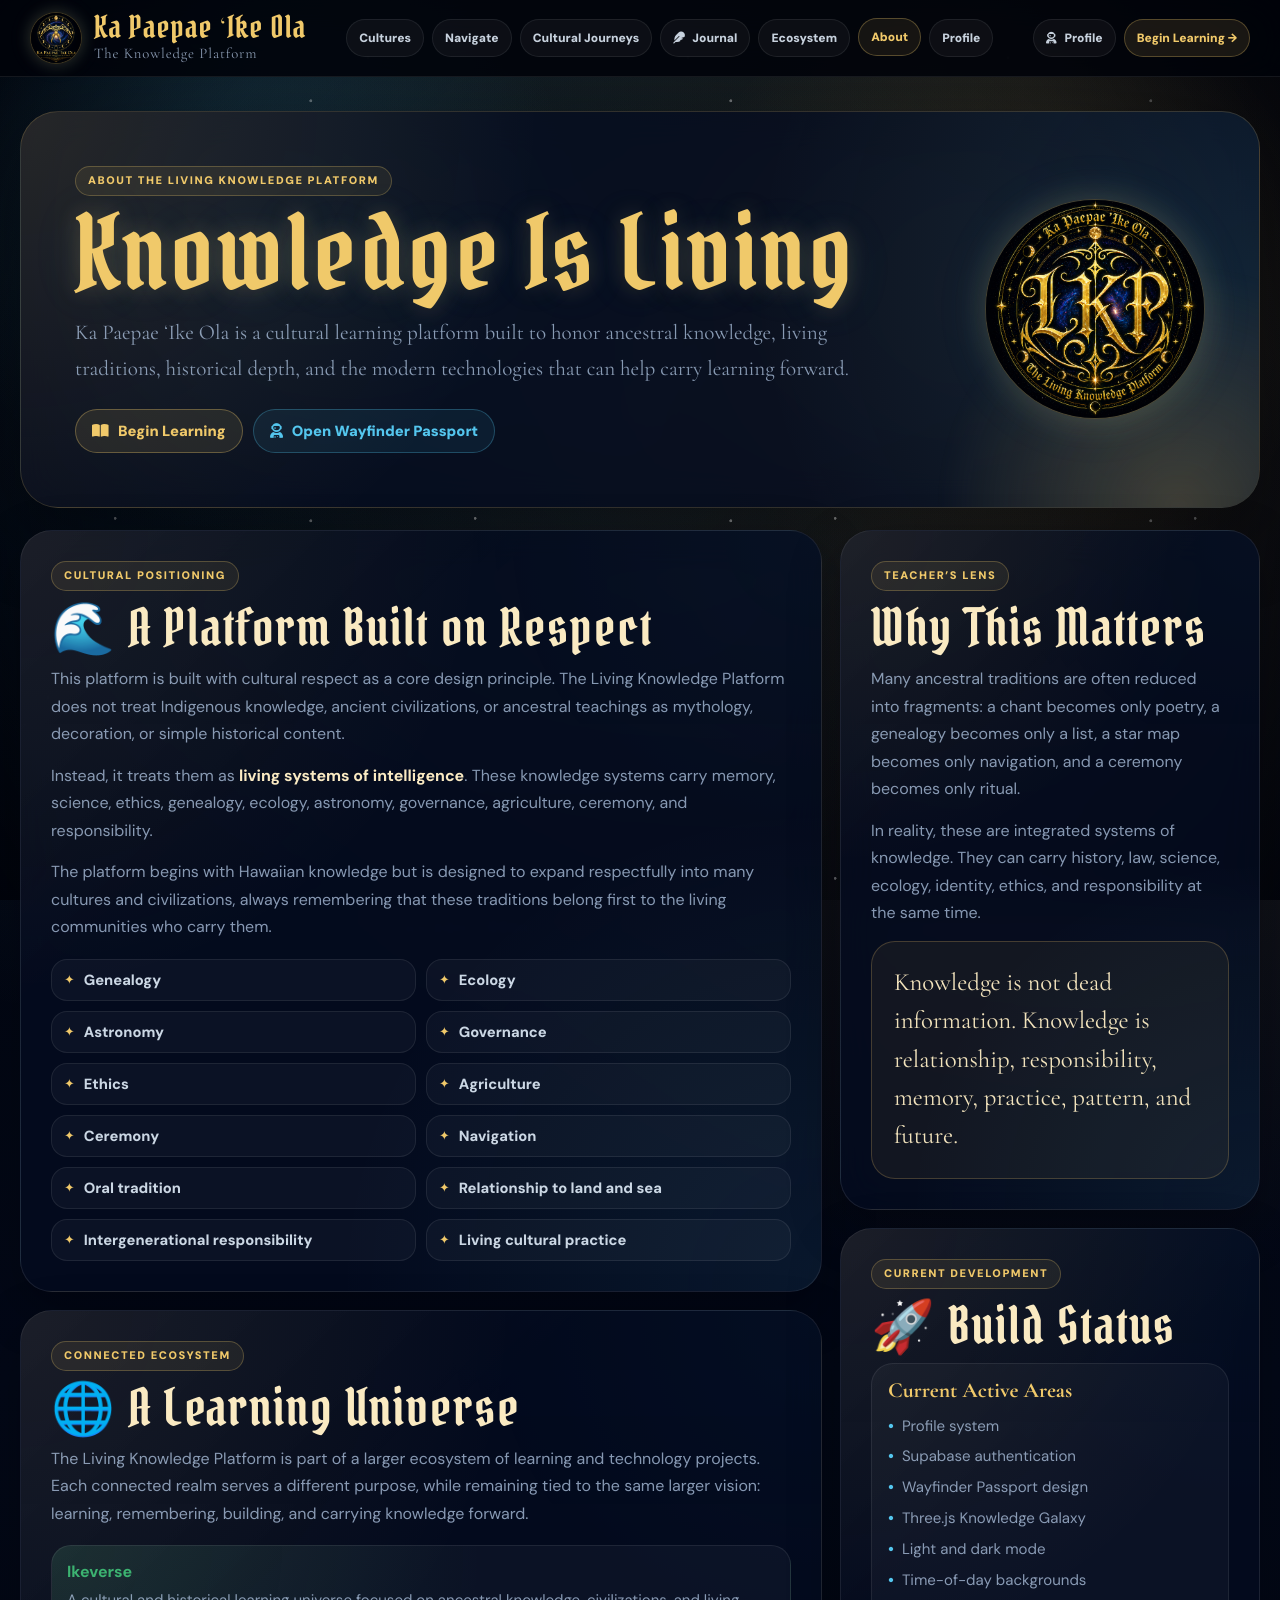
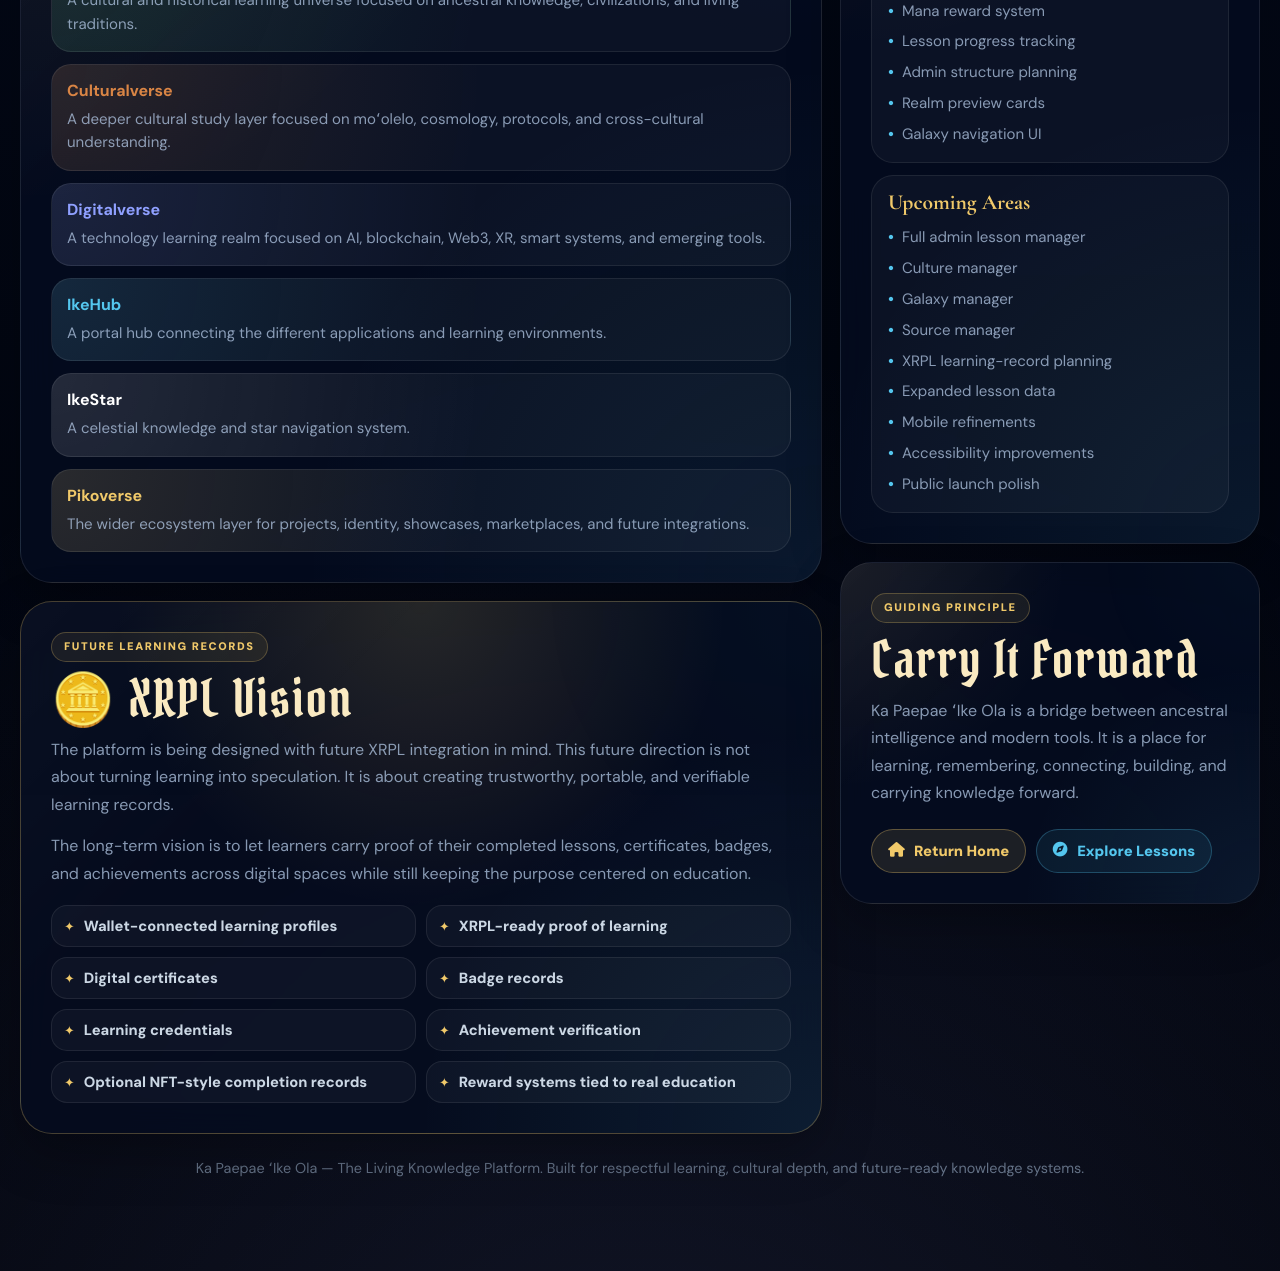
==== commit c7d2badd: "making some changes and adding some features" ====
--- a/about.html
+++ b/about.html
@@ -40,6 +40,7 @@
     rel="stylesheet"
     href="https://cdnjs.cloudflare.com/ajax/libs/font-awesome/6.5.0/css/all.min.css"
   />
+  <link rel="stylesheet" href="LKP/css/lkp-cursor.css?v=cursor-2" />
 
   <style>
     :root {
@@ -768,7 +769,8 @@
       <ul class="lkp-nav__links" id="lkpNavLinks">
         <li><a class="lkp-nav__link" href="index.html#cultures">Cultures</a></li>
         <li><a class="lkp-nav__link" href="index.html#navigate">Navigate</a></li>
-        <li><a class="lkp-nav__link" href="LKP/lessons.html">Cultural Journeys</a></li>
+        <li><a class="lkp-nav__link" href="LKP/lessons.html">Cultural Journeys</a></li>
+        <li><a class="lkp-nav__link" href="LKP/journal.html"><i class="fas fa-feather"></i> Journal</a></li>
         <li><a class="lkp-nav__link" href="index.html#ecosystem">Ecosystem</a></li>
         <li><a class="lkp-nav__link is-active" href="about.html">About</a></li>
         <li><a class="lkp-nav__link lkp-nav__link--profile" href="profile.html">Profile</a></li>
@@ -780,7 +782,7 @@
           <span>Profile</span>
         </a>
 
-        <a class="lkp-nav__cta" href="LKP/lessons.html">Begin Learning →</a>
+        <a class="lkp-nav__cta" href="LKP/lessons.html">Begin Learning →</a>
 
         <button class="lkp-nav__mobile-btn" id="lkpMobileToggle" aria-label="Toggle menu" aria-expanded="false" type="button">
           <span></span><span></span><span></span>
@@ -800,7 +802,7 @@
           </p>
 
           <div class="about-actions">
-            <a class="about-btn" href="LKP/lessons.html">
+            <a class="about-btn" href="LKP/lessons.html">
               <i class="fas fa-book-open"></i>
               Begin Learning
             </a>
@@ -1026,7 +1028,7 @@
                 Return Home
               </a>
 
-              <a class="about-btn about-btn--ghost" href="LKP/lessons.html">
+              <a class="about-btn about-btn--ghost" href="LKP/lessons.html">
                 <i class="fas fa-compass"></i>
                 Explore Lessons
               </a>
@@ -1053,5 +1055,6 @@
       });
     }
   </script>
+  <script defer src="LKP/js/lkp-cursor.js?v=cursor-2"></script>
 </body>
-</html>
+</html>
--- a/LKP/css/lkp-cursor.css
+++ b/LKP/css/lkp-cursor.css
@@ -0,0 +1,130 @@
+/*
+  Shared cursor themes for Ka Paepae Ike Ola.
+  Enabled by LKP/js/lkp-cursor.js with body[data-lkp-cursor-theme].
+*/
+
+:root {
+  --lkp-cursor-ring: rgba(240, 201, 106, 0.88);
+  --lkp-cursor-core: #54c6ee;
+  --lkp-cursor-halo: rgba(84, 198, 238, 0.18);
+  --lkp-cursor-x: 50vw;
+  --lkp-cursor-y: 50vh;
+}
+
+.lkp-custom-cursor {
+  position: fixed;
+  left: 0;
+  top: 0;
+  z-index: 2147483646;
+  pointer-events: none;
+  opacity: 0;
+  transform: translate3d(var(--lkp-cursor-x), var(--lkp-cursor-y), 0);
+  transition: opacity 0.16s ease;
+  mix-blend-mode: normal;
+  filter:
+    drop-shadow(0 0 8px rgba(1, 3, 10, 0.72))
+    drop-shadow(0 0 12px rgba(84, 198, 238, 0.22));
+}
+
+.lkp-custom-cursor__ring,
+.lkp-custom-cursor__core {
+  position: absolute;
+  left: 0;
+  top: 0;
+  border-radius: 999px;
+  transform: translate(-50%, -50%);
+}
+
+.lkp-custom-cursor__ring {
+  width: 34px;
+  height: 34px;
+  border: 1.5px solid var(--lkp-cursor-ring);
+  box-shadow:
+    0 0 0 1px rgba(1, 3, 10, 0.58),
+    0 0 18px var(--lkp-cursor-halo),
+    0 0 26px rgba(240, 201, 106, 0.16),
+    inset 0 0 12px rgba(255, 255, 255, 0.05);
+}
+
+.lkp-custom-cursor__ring::before,
+.lkp-custom-cursor__ring::after {
+  content: "";
+  position: absolute;
+  inset: 50% auto auto 50%;
+  width: 54px;
+  height: 1px;
+  background: linear-gradient(90deg, transparent, var(--lkp-cursor-ring), transparent);
+  transform: translate(-50%, -50%);
+  opacity: 0.54;
+}
+
+.lkp-custom-cursor__ring::after {
+  transform: translate(-50%, -50%) rotate(90deg);
+}
+
+.lkp-custom-cursor__core {
+  width: 8px;
+  height: 8px;
+  background: var(--lkp-cursor-core);
+  box-shadow:
+    0 0 0 1px rgba(1, 3, 10, 0.72),
+    0 0 16px var(--lkp-cursor-core),
+    0 0 24px rgba(240, 201, 106, 0.18);
+}
+
+body.lkp-cursor-visible .lkp-custom-cursor {
+  opacity: 1;
+}
+
+body.lkp-cursor-active .lkp-custom-cursor__ring {
+  transform: translate(-50%, -50%) scale(0.72) rotate(45deg);
+}
+
+body[data-lkp-cursor-theme="wayfinder"] {
+  --lkp-cursor-ring: rgba(240, 201, 106, 0.9);
+  --lkp-cursor-core: #54c6ee;
+  --lkp-cursor-halo: rgba(84, 198, 238, 0.22);
+}
+
+body[data-lkp-cursor-theme="star"] {
+  --lkp-cursor-ring: rgba(255, 235, 154, 0.94);
+  --lkp-cursor-core: #ffe27a;
+  --lkp-cursor-halo: rgba(255, 226, 122, 0.28);
+}
+
+body[data-lkp-cursor-theme="ocean"] {
+  --lkp-cursor-ring: rgba(84, 198, 238, 0.9);
+  --lkp-cursor-core: #9bf2ff;
+  --lkp-cursor-halo: rgba(84, 198, 238, 0.26);
+}
+
+body[data-lkp-cursor-theme="ember"] {
+  --lkp-cursor-ring: rgba(255, 162, 72, 0.92);
+  --lkp-cursor-core: #ffcf6f;
+  --lkp-cursor-halo: rgba(255, 120, 44, 0.24);
+}
+
+body[data-lkp-cursor-theme="leaf"] {
+  --lkp-cursor-ring: rgba(82, 213, 151, 0.9);
+  --lkp-cursor-core: #c9ffd9;
+  --lkp-cursor-halo: rgba(82, 213, 151, 0.22);
+}
+
+body[data-lkp-cursor-theme]:not([data-lkp-cursor-theme="default"]) .lkp-custom-cursor__ring {
+  transition: transform 0.16s ease, border-color 0.2s ease, box-shadow 0.2s ease;
+}
+
+@media (hover: hover) and (pointer: fine) {
+  body[data-lkp-cursor-theme]:not([data-lkp-cursor-theme="default"]),
+  body[data-lkp-cursor-theme]:not([data-lkp-cursor-theme="default"]) *,
+  body[data-lkp-cursor-theme]:not([data-lkp-cursor-theme="default"]) *::before,
+  body[data-lkp-cursor-theme]:not([data-lkp-cursor-theme="default"]) *::after {
+    cursor: none !important;
+  }
+}
+
+@media (pointer: coarse), (hover: none), (prefers-reduced-motion: reduce) {
+  .lkp-custom-cursor {
+    display: none !important;
+  }
+}
